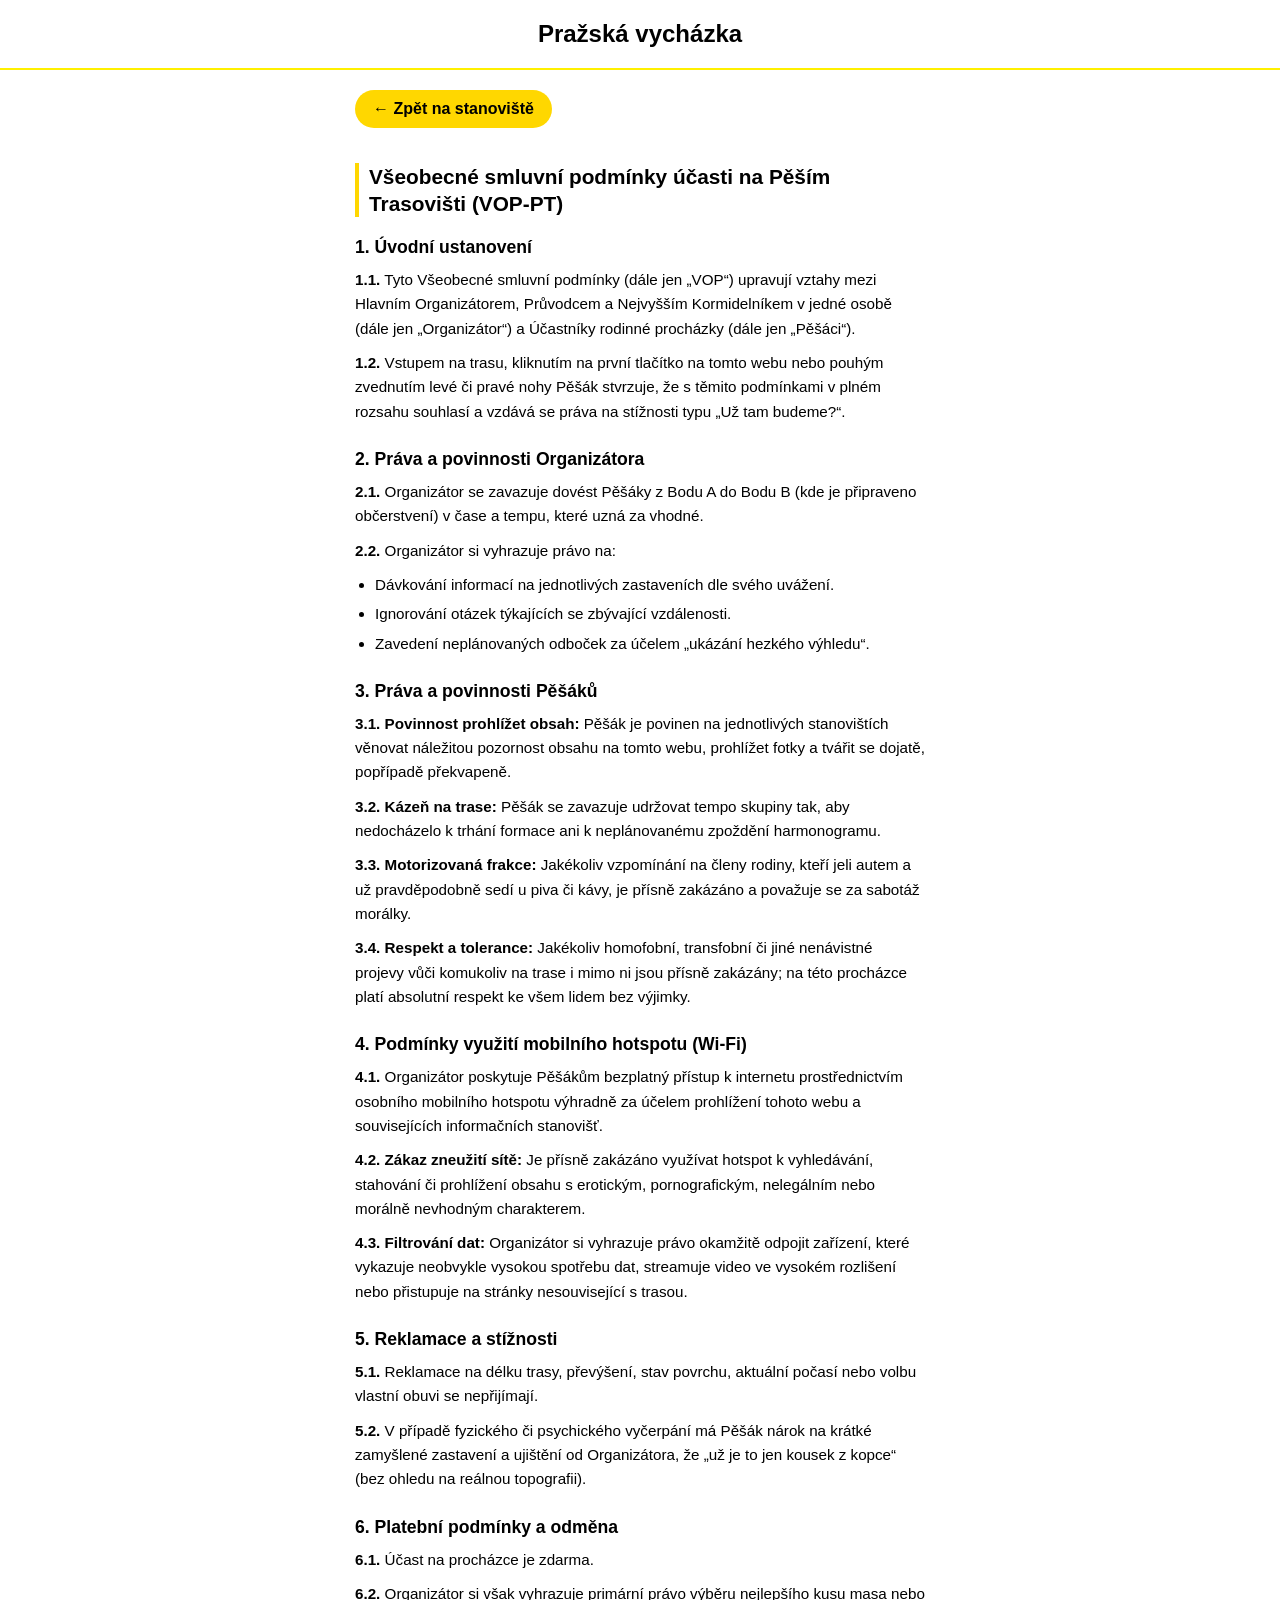
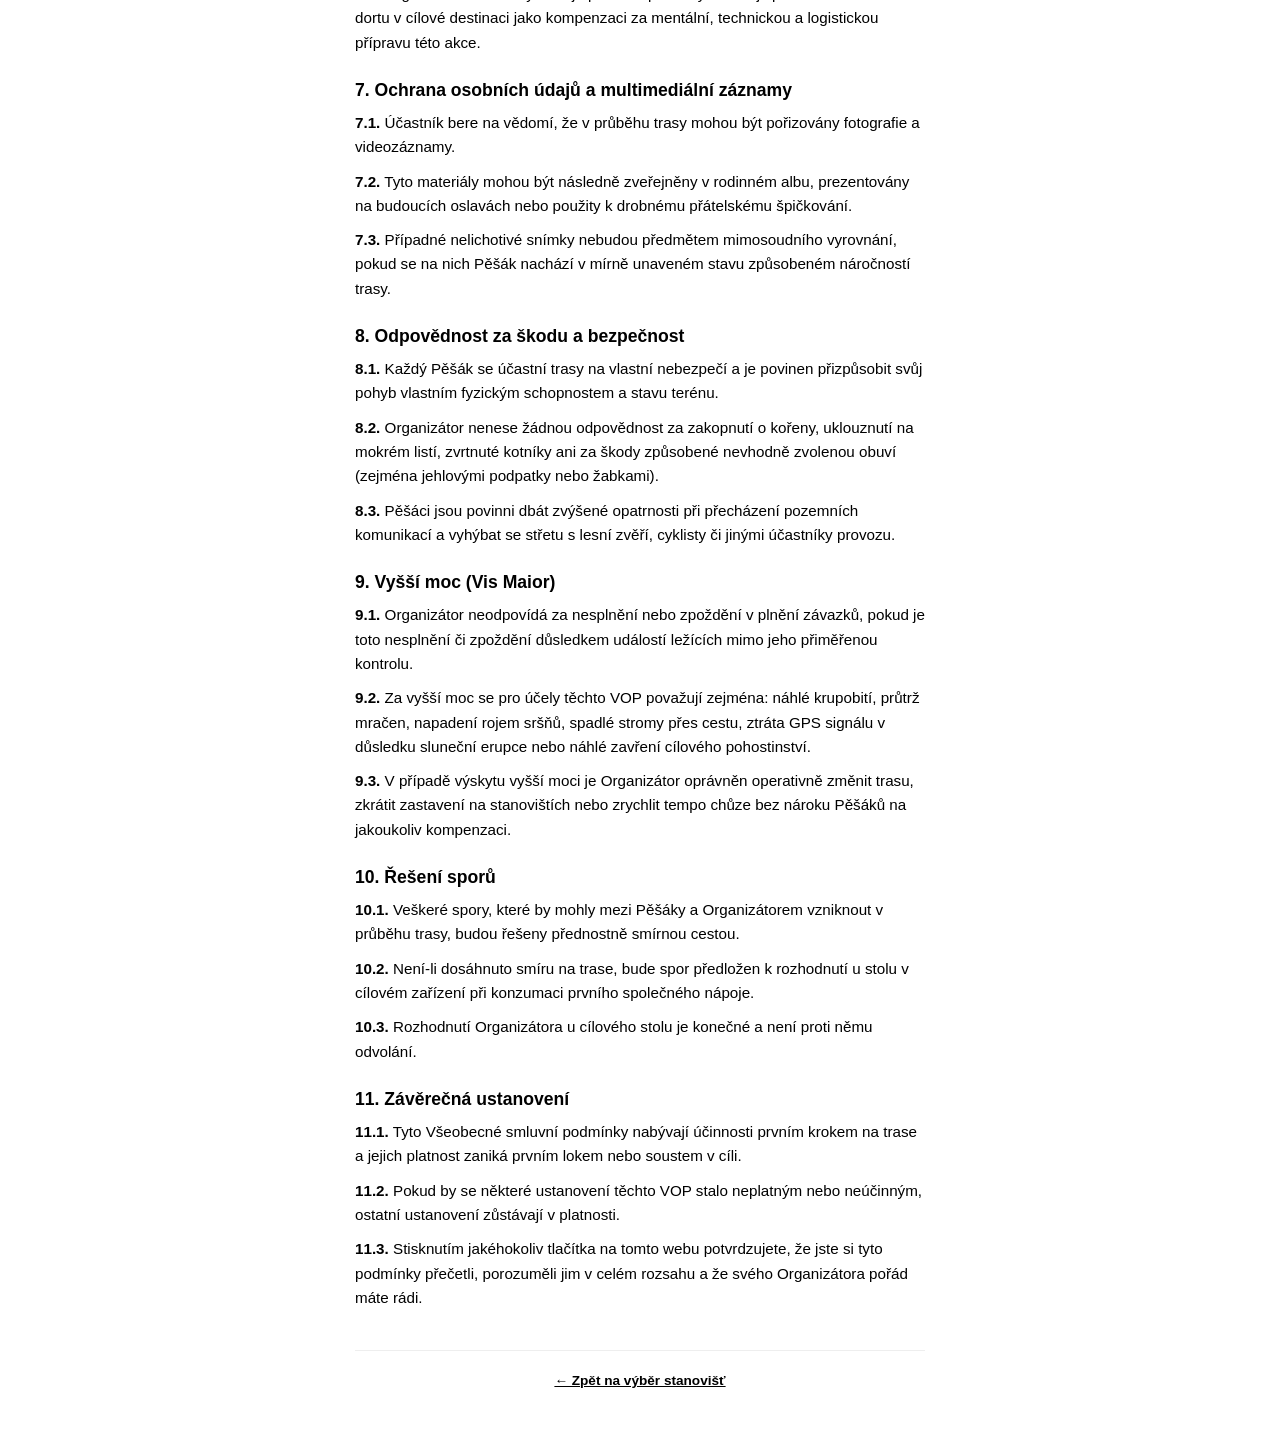
==== podminky.html @ 7688e6a4 "První commit z lokální složky" ====
<!DOCTYPE html>
<html lang="cs">
<head>
    <meta charset="UTF-8">
    <meta name="viewport" content="width=device-width, initial-scale=1.0">
    <title>Všeobecné smluvní podmínky – Pěší Trasoviště</title>
    <link rel="stylesheet" href="styles.css">
</head>
<body>

    <header>
        <h1>Pražská vycházka</h1>
    </header>

    <main class="container">
        <a href="index.html" class="back-btn" style="text-decoration: none; display: inline-block;">&larr; Zpět na stanoviště</a>

        <div class="terms-container">
            <h2>Všeobecné smluvní podmínky účasti na Pěším Trasovišti (VOP-PT)</h2>

            <section class="terms-section">
                <h3>1. Úvodní ustanovení</h3>
                <p><strong>1.1.</strong> Tyto Všeobecné smluvní podmínky (dále jen „VOP“) upravují vztahy mezi Hlavním Organizátorem, Průvodcem a Nejvyšším Kormidelníkem v jedné osobě (dále jen „Organizátor“) a Účastníky rodinné procházky (dále jen „Pěšáci“).</p>
                <p><strong>1.2.</strong> Vstupem na trasu, kliknutím na první tlačítko na tomto webu nebo pouhým zvednutím levé či pravé nohy Pěšák stvrzuje, že s těmito podmínkami v plném rozsahu souhlasí a vzdává se práva na stížnosti typu „Už tam budeme?“.</p>
            </section>

            <section class="terms-section">
                <h3>2. Práva a povinnosti Organizátora</h3>
                <p><strong>2.1.</strong> Organizátor se zavazuje dovést Pěšáky z Bodu A do Bodu B (kde je připraveno občerstvení) v čase a tempu, které uzná za vhodné.</p>
                <p><strong>2.2.</strong> Organizátor si vyhrazuje právo na:</p>
                <ul>
                    <li>Dávkování informací na jednotlivých zastaveních dle svého uvážení.</li>
                    <li>Ignorování otázek týkajících se zbývající vzdálenosti.</li>
                    <li>Zavedení neplánovaných odboček za účelem „ukázání hezkého výhledu“.</li>
                </ul>
            </section>

            <section class="terms-section">
                <h3>3. Práva a povinnosti Pěšáků</h3>
                <p><strong>3.1. Povinnost prohlížet obsah:</strong> Pěšák je povinen na jednotlivých stanovištích věnovat náležitou pozornost obsahu na tomto webu, prohlížet fotky a tvářit se dojatě, popřípadě překvapeně.</p>
                <p><strong>3.2. Kázeň na trase:</strong> Pěšák se zavazuje udržovat tempo skupiny tak, aby nedocházelo k trhání formace ani k neplánovanému zpoždění harmonogramu.</p>
                <p><strong>3.3. Motorizovaná frakce:</strong> Jakékoliv vzpomínání na členy rodiny, kteří jeli autem a už pravděpodobně sedí u piva či kávy, je přísně zakázáno a považuje se za sabotáž morálky.</p>
                <p><strong>3.4. Respekt a tolerance:</strong> Jakékoliv homofobní, transfobní či jiné nenávistné projevy vůči komukoliv na trase i mimo ni jsou přísně zakázány; na této procházce platí absolutní respekt ke všem lidem bez výjimky.</p>
            </section>

            <section class="terms-section">
                <h3>4. Podmínky využití mobilního hotspotu (Wi-Fi)</h3>
                <p><strong>4.1.</strong> Organizátor poskytuje Pěšákům bezplatný přístup k internetu prostřednictvím osobního mobilního hotspotu výhradně za účelem prohlížení tohoto webu a souvisejících informačních stanovišť.</p>
                <p><strong>4.2. Zákaz zneužití sítě:</strong> Je přísně zakázáno využívat hotspot k vyhledávání, stahování či prohlížení obsahu s erotickým, pornografickým, nelegálním nebo morálně nevhodným charakterem.</p>
                <p><strong>4.3. Filtrování dat:</strong> Organizátor si vyhrazuje právo okamžitě odpojit zařízení, které vykazuje neobvykle vysokou spotřebu dat, streamuje video ve vysokém rozlišení nebo přistupuje na stránky nesouvisející s trasou.</p>
            </section>

            <section class="terms-section">
                <h3>5. Reklamace a stížnosti</h3>
                <p><strong>5.1.</strong> Reklamace na délku trasy, převýšení, stav povrchu, aktuální počasí nebo volbu vlastní obuvi se nepřijímají.</p>
                <p><strong>5.2.</strong> V případě fyzického či psychického vyčerpání má Pěšák nárok na krátké zamyšlené zastavení a ujištění od Organizátora, že „už je to jen kousek z kopce“ (bez ohledu na reálnou topografii).</p>
            </section>

            <section class="terms-section">
                <h3>6. Platební podmínky a odměna</h3>
                <p><strong>6.1.</strong> Účast na procházce je zdarma.</p>
                <p><strong>6.2.</strong> Organizátor si však vyhrazuje primární právo výběru nejlepšího kusu masa nebo dortu v cílové destinaci jako kompenzaci za mentální, technickou a logistickou přípravu této akce.</p>
            </section>

            <section class="terms-section">
                <h3>7. Ochrana osobních údajů a multimediální záznamy</h3>
                <p><strong>7.1.</strong> Účastník bere na vědomí, že v průběhu trasy mohou být pořizovány fotografie a videozáznamy.</p>
                <p><strong>7.2.</strong> Tyto materiály mohou být následně zveřejněny v rodinném albu, prezentovány na budoucích oslavách nebo použity k drobnému přátelskému špičkování.</p>
                <p><strong>7.3.</strong> Případné nelichotivé snímky nebudou předmětem mimosoudního vyrovnání, pokud se na nich Pěšák nachází v mírně unaveném stavu způsobeném náročností trasy.</p>
            </section>

            <section class="terms-section">
                <h3>8. Odpovědnost za škodu a bezpečnost</h3>
                <p><strong>8.1.</strong> Každý Pěšák se účastní trasy na vlastní nebezpečí a je povinen přizpůsobit svůj pohyb vlastním fyzickým schopnostem a stavu terénu.</p>
                <p><strong>8.2.</strong> Organizátor nenese žádnou odpovědnost za zakopnutí o kořeny, uklouznutí na mokrém listí, zvrtnuté kotníky ani za škody způsobené nevhodně zvolenou obuví (zejména jehlovými podpatky nebo žabkami).</p>
                <p><strong>8.3.</strong> Pěšáci jsou povinni dbát zvýšené opatrnosti při přecházení pozemních komunikací a vyhýbat se střetu s lesní zvěří, cyklisty či jinými účastníky provozu.</p>
            </section>

            <section class="terms-section">
                <h3>9. Vyšší moc (Vis Maior)</h3>
                <p><strong>9.1.</strong> Organizátor neodpovídá za nesplnění nebo zpoždění v plnění závazků, pokud je toto nesplnění či zpoždění důsledkem událostí ležících mimo jeho přiměřenou kontrolu.</p>
                <p><strong>9.2.</strong> Za vyšší moc se pro účely těchto VOP považují zejména: náhlé krupobití, průtrž mračen, napadení rojem sršňů, spadlé stromy přes cestu, ztráta GPS signálu v důsledku sluneční erupce nebo náhlé zavření cílového pohostinství.</p>
                <p><strong>9.3.</strong> V případě výskytu vyšší moci je Organizátor oprávněn operativně změnit trasu, zkrátit zastavení na stanovištích nebo zrychlit tempo chůze bez nároku Pěšáků na jakoukoliv kompenzaci.</p>
            </section>

            <section class="terms-section">
                <h3>10. Řešení sporů</h3>
                <p><strong>10.1.</strong> Veškeré spory, které by mohly mezi Pěšáky a Organizátorem vzniknout v průběhu trasy, budou řešeny přednostně smírnou cestou.</p>
                <p><strong>10.2.</strong> Není-li dosáhnuto smíru na trase, bude spor předložen k rozhodnutí u stolu v cílovém zařízení při konzumaci prvního společného nápoje.</p>
                <p><strong>10.3.</strong> Rozhodnutí Organizátora u cílového stolu je konečné a není proti němu odvolání.</p>
            </section>

            <section class="terms-section">
                <h3>11. Závěrečná ustanovení</h3>
                <p><strong>11.1.</strong> Tyto Všeobecné smluvní podmínky nabývají účinnosti prvním krokem na trase a jejich platnost zaniká prvním lokem nebo soustem v cíli.</p>
                <p><strong>11.2.</strong> Pokud by se některé ustanovení těchto VOP stalo neplatným nebo neúčinným, ostatní ustanovení zůstávají v platnosti.</p>
                <p><strong>11.3.</strong> Stisknutím jakéhokoliv tlačítka na tomto webu potvrdzujete, že jste si tyto podmínky přečetli, porozuměli jim v celém rozsahu a že svého Organizátora pořád máte rádi.</p>
            </section>
        </div>

        <footer>
            <a href="index.html" class="footer-link">&larr; Zpět na výběr stanovišť</a>
        </footer>
    </main>

</body>
</html>
---- styles.css ----
/* Základní nastavení */
* {
    box-sizing: border-box;
    margin: 0;
    padding: 0;
}

body {
    font-family: -apple-system, BlinkMacSystemFont, "Segoe UI", Roboto, Helvetica, Arial, sans-serif;
    background-color: #ffffff;
    color: #000000;
    padding-bottom: 40px;
}

header {
    text-align: center;
    padding: 20px 10px;
    border-bottom: 2px solid #fff000;
}

header h1 {
    font-size: 1.5rem;
    font-weight: bold;
}

.container {
    max-width: 600px;
    margin: 0 auto;
    padding: 20px 15px;
}

.hidden {
    display: none !important;
}

/* Mřížka číselných tlačítek */
.grid-view {
    display: grid;
    grid-template-columns: repeat(2, 1fr);
    gap: 20px;
    padding: 10px;
}

@media (min-width: 400px) {
    .grid-view {
        grid-template-columns: repeat(3, 1fr);
    }
}

.station-btn {
    background-color: #ffffff;
    color: #000000;
    border: 5px solid #ffd700; /* Žlutý kroužek */
    border-radius: 50%;
    aspect-ratio: 1 / 1;
    font-size: 2rem;
    font-weight: bold;
    cursor: pointer;
    display: flex;
    align-items: center;
    justify-content: center;
}

.station-btn:active {
    background-color: #ffd700;
}

/* Detail stanoviště */
.back-btn {
    background-color: #ffd700;
    color: #000000;
    border: none;
    padding: 10px 18px;
    font-size: 1rem;
    font-weight: bold;
    border-radius: 20px;
    cursor: pointer;
    margin-bottom: 20px;
}

.detail-view h2 {
    font-size: 1.5rem;
    margin-bottom: 15px;
    border-left: 4px solid #ffd700;
    padding-left: 10px;
}

.detail-content p {
    font-size: 1rem;
    line-height: 1.6;
    margin-bottom: 15px;
}

/* Galerijní fotky */
.photos-heading {
    font-weight: bold;
    margin-top: 25px;
    margin-bottom: 10px;
    font-size: 1.1rem;
}

.gallery {
    display: grid;
    grid-template-columns: repeat(2, 1fr);
    gap: 10px;
}

.gallery img {
    width: 100%;
    height: 120px;
    object-fit: cover;
    border-radius: 8px;
    border: 2px solid #ffd700;
    cursor: pointer;
}

/* Celoobrazovkový modal pro fotky */
.modal {
    position: fixed;
    top: 0;
    left: 0;
    width: 100vw;
    height: 100vh;
    background-color: rgba(0, 0, 0, 0.9);
    display: flex;
    justify-content: center;
    align-items: center;
    z-index: 1000;
}

.modal-img {
    max-width: 95%;
    max-height: 90vh;
    object-fit: contain;
}

.close-modal {
    position: absolute;
    top: 15px;
    right: 25px;
    color: #ffffff;
    font-size: 40px;
    font-weight: bold;
    cursor: pointer;
}
/* Styly pro stránku s podmínkami */
.terms-container {
    margin-top: 15px;
}

.terms-container h2 {
    font-size: 1.3rem;
    margin-bottom: 20px;
    border-left: 4px solid #ffd700;
    padding-left: 10px;
    line-height: 1.3;
}

.terms-section {
    margin-bottom: 25px;
}

.terms-section h3 {
    font-size: 1.1rem;
    margin-bottom: 10px;
    color: #000000;
}

.terms-section p {
    font-size: 0.95rem;
    line-height: 1.6;
    margin-bottom: 10px;
}

.terms-section ul {
    margin-left: 20px;
    margin-bottom: 10px;
}

.terms-section li {
    font-size: 0.95rem;
    line-height: 1.6;
    margin-bottom: 5px;
}

/* Footer a odkaz na podmínky */
footer {
    text-align: center;
    margin-top: 40px;
    padding-top: 20px;
    border-top: 1px solid #eeeeee;
}

.footer-link {
    color: #000000;
    font-size: 0.85rem;
    text-decoration: underline;
    font-weight: bold;
}

.footer-link:hover {
    color: #888888;
}
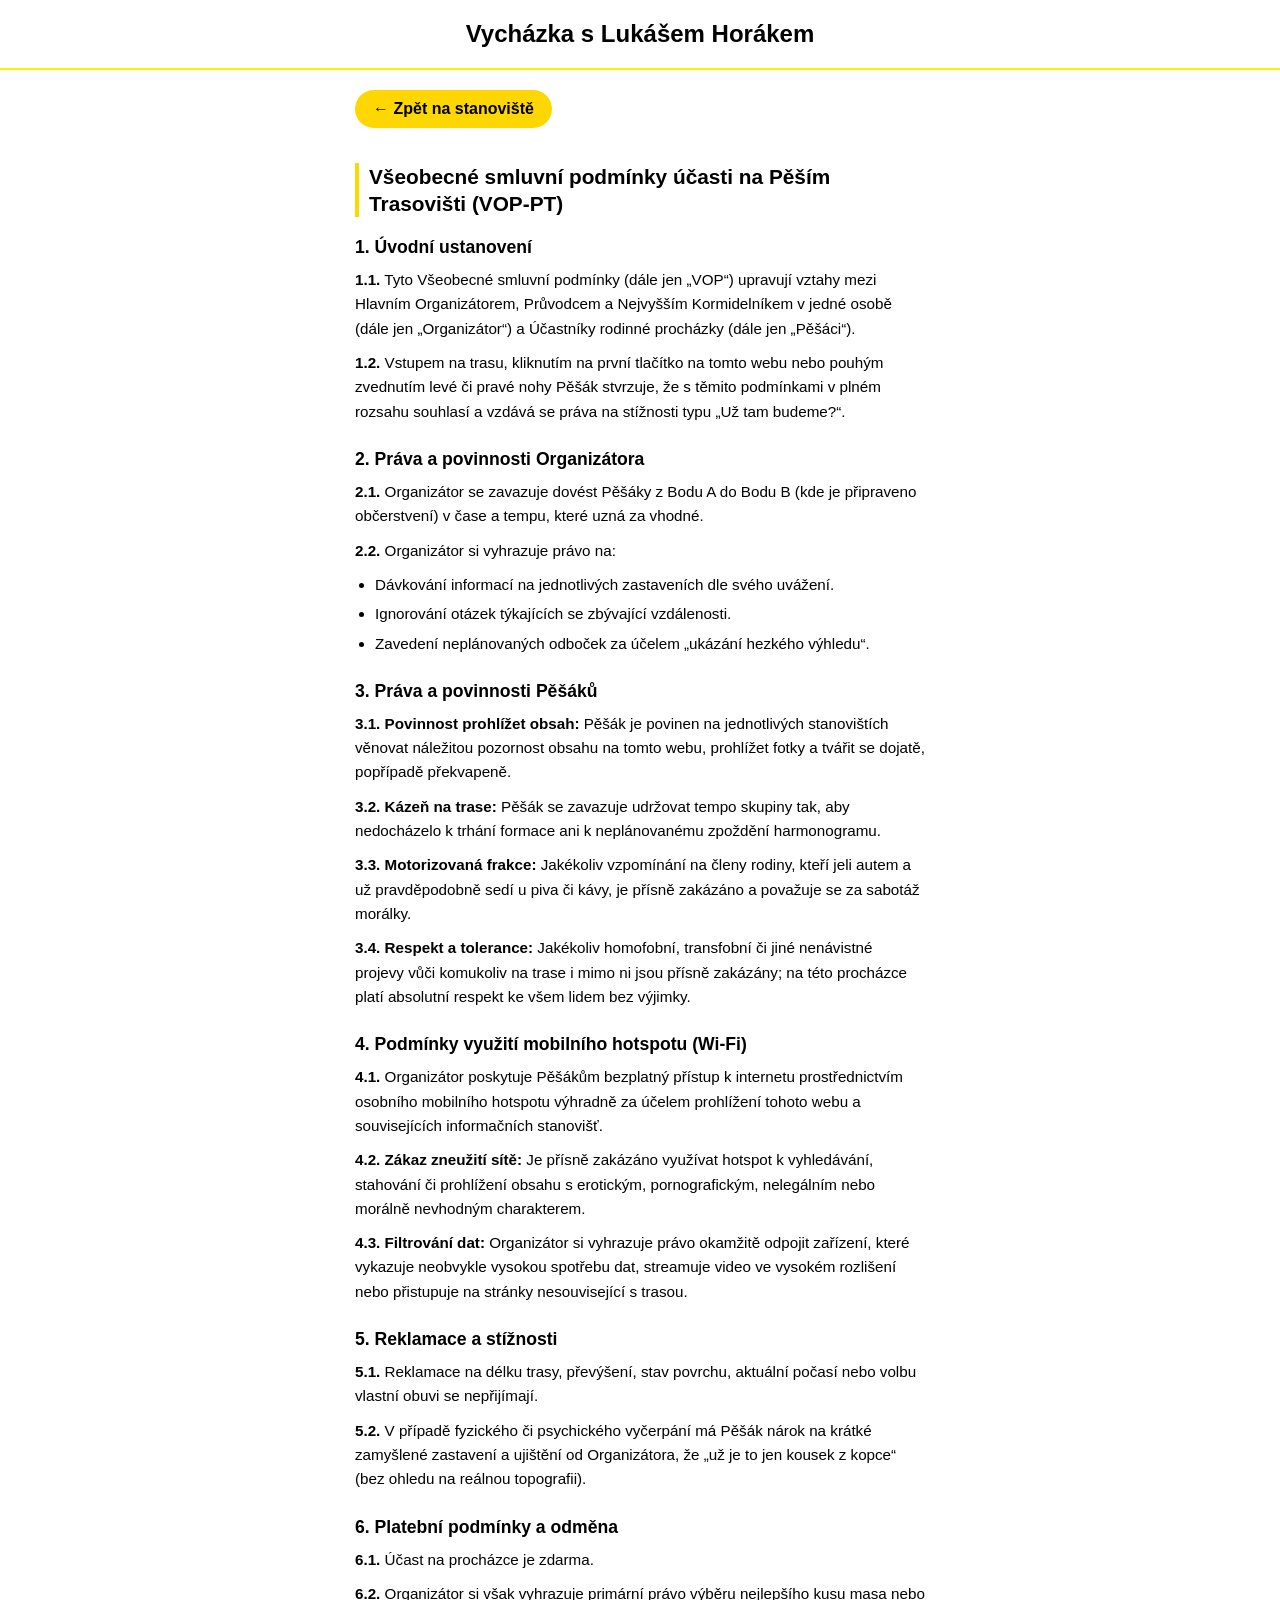
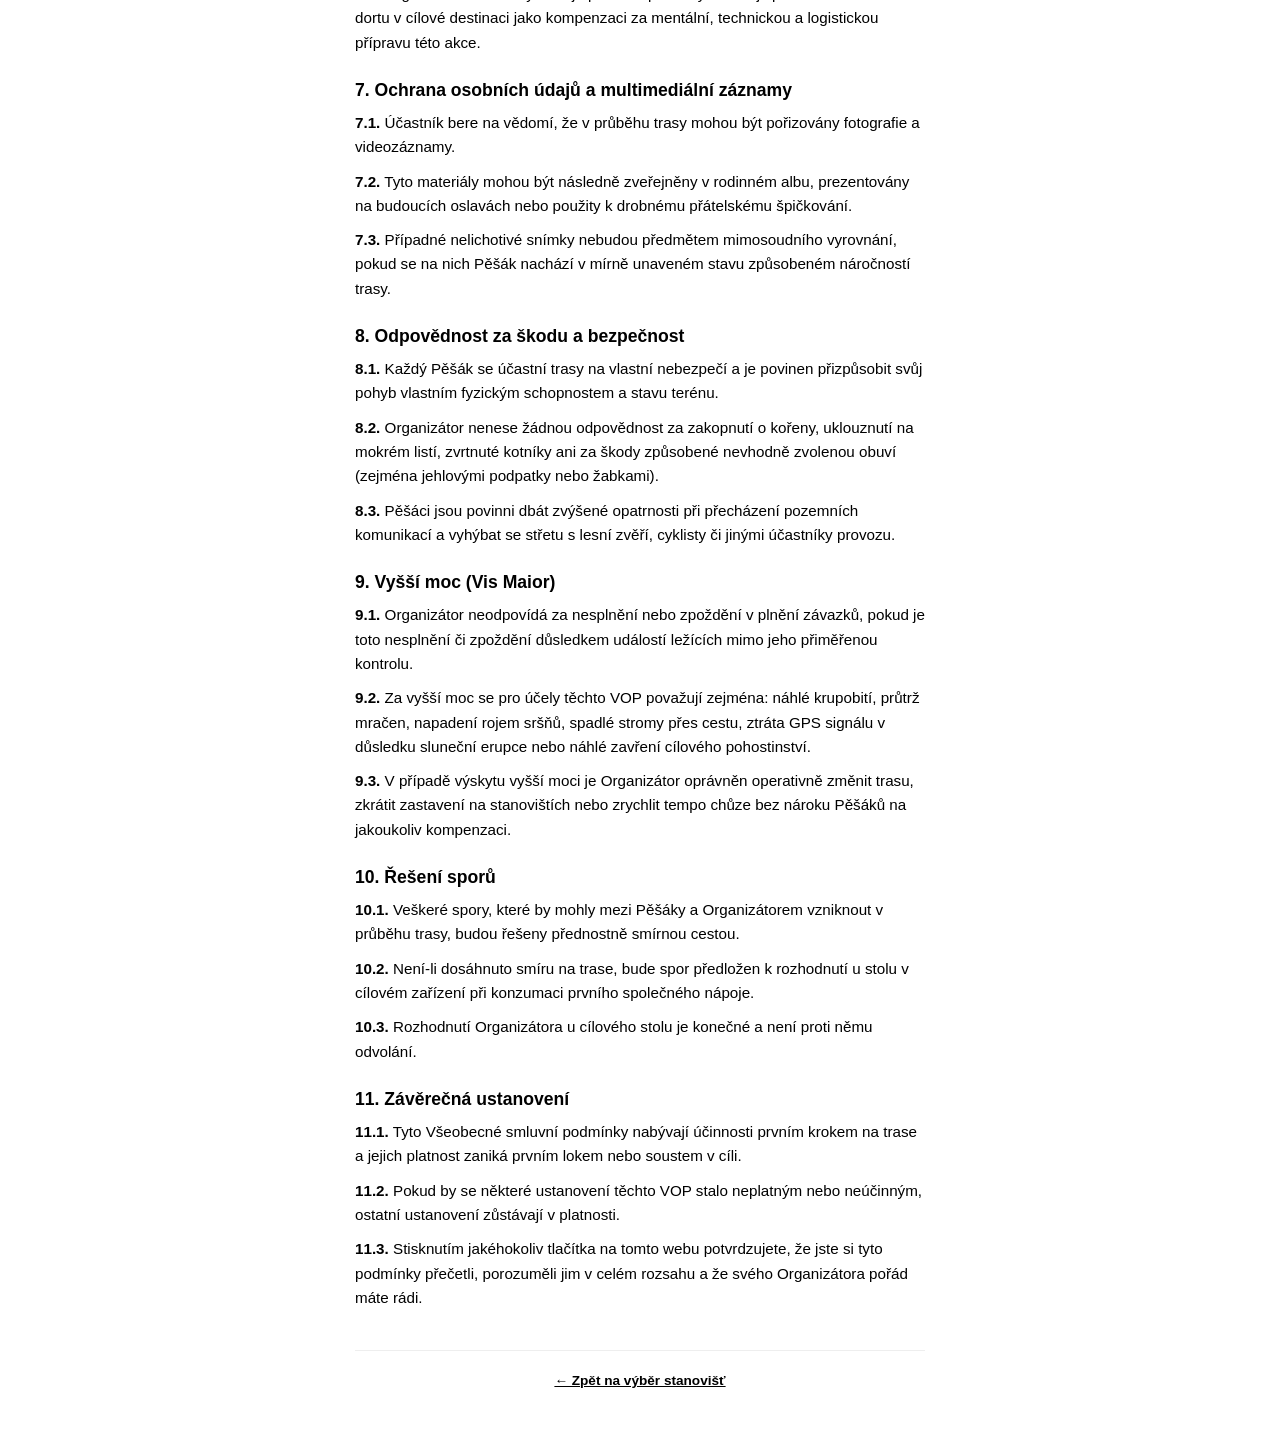
==== commit 583b347d: "Update header title in podminky.html" ====
--- a/podminky.html
+++ b/podminky.html
@@ -9,7 +9,7 @@
 <body>
 
     <header>
-        <h1>Pražská vycházka</h1>
+        <h1>Vycházka s Lukášem Horákem</h1>
     </header>
 
     <main class="container">
@@ -104,4 +104,4 @@
     </main>
 
 </body>
-</html>+</html>
